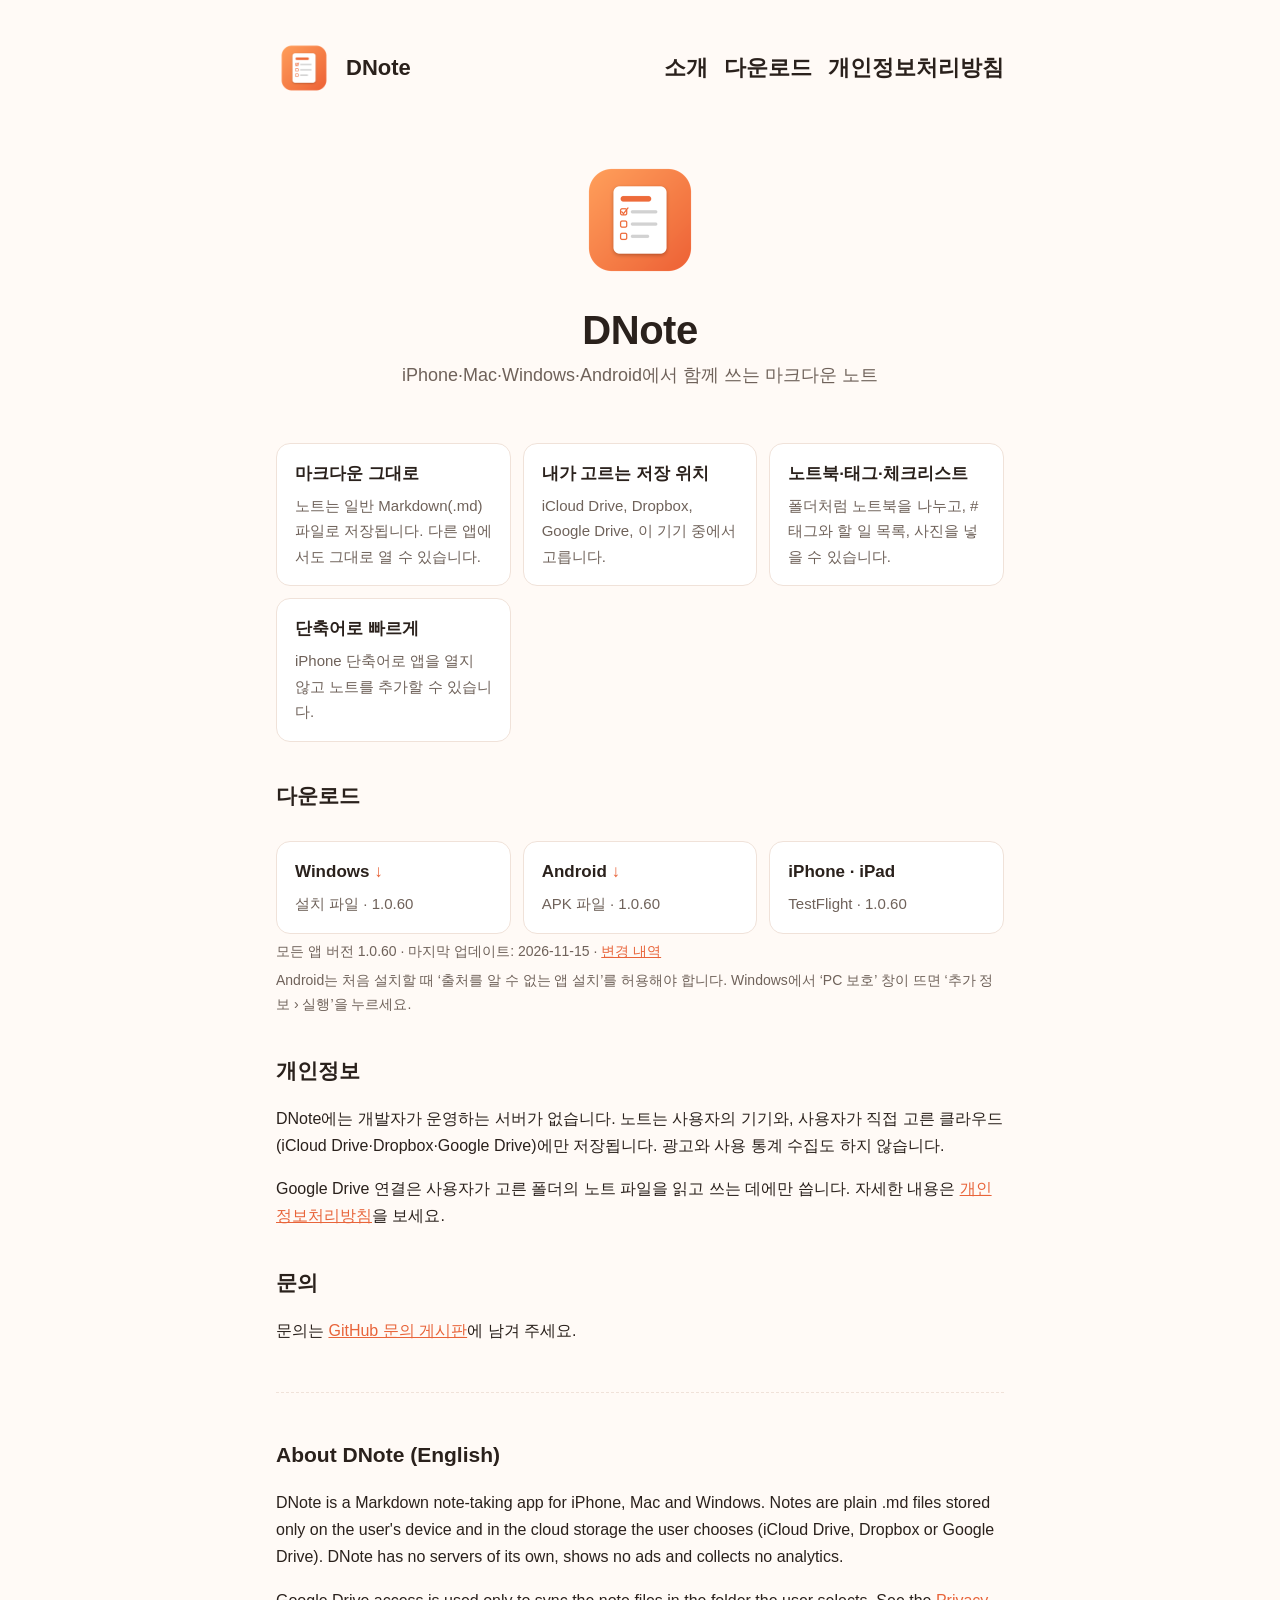
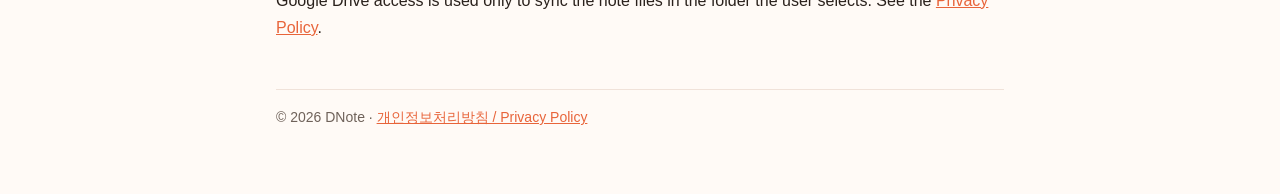
==== index.html @ 7194334c "버전 표시: 1.0.60" ====
<!doctype html>
<html lang="ko">
<head>
  <meta charset="utf-8">
  <meta name="viewport" content="width=device-width, initial-scale=1">
  <title>DNote — 마크다운 노트</title>
  <meta name="description" content="DNote는 iPhone·Mac·Windows에서 쓰는 마크다운 노트 앱입니다. 노트는 사용자의 기기와 사용자가 고른 iCloud Drive·Dropbox·Google Drive에만 저장됩니다.">
  <link rel="icon" href="icon.png">
  <link rel="stylesheet" href="style.css">
</head>
<body>
<div class="wrap">
  <header class="top">
    <img src="icon.png" alt="">
    <a href="./">DNote</a>
    <nav><a href="./">소개</a><a href="#download">다운로드</a><a href="privacy.html">개인정보처리방침</a></nav>
  </header>

  <section class="hero">
    <img src="icon.png" alt="DNote 아이콘">
    <h1>DNote</h1>
    <p>iPhone·Mac·Windows·Android에서 함께 쓰는 마크다운 노트</p>
  </section>

  <div class="grid">
    <div class="card"><h3>마크다운 그대로</h3><p>노트는 일반 Markdown(.md) 파일로 저장됩니다. 다른 앱에서도 그대로 열 수 있습니다.</p></div>
    <div class="card"><h3>내가 고르는 저장 위치</h3><p>iCloud Drive, Dropbox, Google Drive, 이 기기 중에서 고릅니다.</p></div>
    <div class="card"><h3>노트북·태그·체크리스트</h3><p>폴더처럼 노트북을 나누고, #태그와 할 일 목록, 사진을 넣을 수 있습니다.</p></div>
    <div class="card"><h3>단축어로 빠르게</h3><p>iPhone 단축어로 앱을 열지 않고 노트를 추가할 수 있습니다.</p></div>
  </div>

  <h2 id="download">다운로드</h2>
  <div class="grid downloads">
    <a class="card dl" href="https://github.com/restman3/dnote/releases/latest/download/DNote-Windows-setup.exe">
      <h3>Windows</h3><p>설치 파일 · <span data-ver="version">1.0.60</span></p>
    </a>
    <a class="card dl" href="https://github.com/restman3/dnote/releases/latest/download/DNote-Android.apk">
      <h3>Android</h3><p>APK 파일 · <span data-ver="version">1.0.60</span></p>
    </a>
    <div class="card">
      <h3>iPhone · iPad</h3><p>TestFlight · <span data-ver="version">1.0.60</span></p>
    </div>
  </div>
  <p class="muted small">모든 앱 버전 <span data-ver="version">1.0.60</span> · 마지막 업데이트: <span data-ver="date">2026-11-15</span> · <a href="https://github.com/restman3/dnote/releases">변경 내역</a></p>
  <p class="muted small">Android는 처음 설치할 때 ‘출처를 알 수 없는 앱 설치’를 허용해야 합니다. Windows에서 ‘PC 보호’ 창이 뜨면 ‘추가 정보 › 실행’을 누르세요.</p>

  <h2>개인정보</h2>
  <p>DNote에는 개발자가 운영하는 서버가 없습니다. 노트는 사용자의 기기와, 사용자가 직접 고른 클라우드(iCloud Drive·Dropbox·Google Drive)에만 저장됩니다. 광고와 사용 통계 수집도 하지 않습니다.</p>
  <p>Google Drive 연결은 사용자가 고른 폴더의 노트 파일을 읽고 쓰는 데에만 씁니다. 자세한 내용은 <a href="privacy.html">개인정보처리방침</a>을 보세요.</p>

  <h2>문의</h2>
  <p>문의는 <a href="https://github.com/restman3/dnote/issues">GitHub 문의 게시판</a>에 남겨 주세요.</p>

  <section class="en" lang="en">
    <h2>About DNote (English)</h2>
    <p>DNote is a Markdown note-taking app for iPhone, Mac and Windows. Notes are plain .md files stored only on the user's device and in the cloud storage the user chooses (iCloud Drive, Dropbox or Google Drive). DNote has no servers of its own, shows no ads and collects no analytics.</p>
    <p>Google Drive access is used only to sync the note files in the folder the user selects. See the <a href="privacy.html#english">Privacy Policy</a>.</p>
  </section>

  <footer>© 2026 DNote · <a href="privacy.html">개인정보처리방침 / Privacy Policy</a></footer>
</div>
</body>
</html>
---- style.css ----
:root {
  --bg: #fffaf6; --fg: #2a211c; --muted: #6f625a; --accent: #e8643a; --accent-soft: #fde7dc;
  --card: #ffffff; --line: #f0e2d9;
}
@media (prefers-color-scheme: dark) {
  :root { --bg: #1b1714; --fg: #f3ece7; --muted: #b3a69d; --accent: #ff8a5c; --accent-soft: #3a2a22; --card: #241f1b; --line: #3a312b; }
}
* { box-sizing: border-box; }
html { -webkit-text-size-adjust: 100%; }
body {
  margin: 0; background: var(--bg); color: var(--fg);
  font: 16px/1.7 -apple-system, BlinkMacSystemFont, "Apple SD Gothic Neo", "Malgun Gothic", "Segoe UI", sans-serif;
}
.wrap { max-width: 760px; margin: 0 auto; padding: 40px 16px 64px; }
header.top { display: flex; align-items: center; gap: 14px; margin-bottom: 28px; }
header.top img { width: 56px; height: 56px; }
header.top a { color: inherit; text-decoration: none; font-weight: 700; font-size: 22px; }
nav { margin-left: auto; display: flex; gap: 16px; font-size: 15px; }
nav a { color: var(--muted); text-decoration: none; }
nav a:hover { color: var(--accent); }
.hero { text-align: center; padding: 32px 0 24px; }
.hero img { width: 128px; height: 128px; }
.hero h1 { font-size: 40px; margin: 12px 0 4px; letter-spacing: -0.5px; }
.hero p { color: var(--muted); font-size: 18px; margin: 0; }
h1 { font-size: 30px; line-height: 1.3; margin: 0 0 8px; }
h2 { font-size: 21px; margin: 36px 0 8px; }
h3 { font-size: 17px; margin: 20px 0 4px; }
p, li { color: var(--fg); }
.muted { color: var(--muted); }
a { color: var(--accent); }
.grid { display: grid; grid-template-columns: repeat(auto-fit, minmax(210px, 1fr)); gap: 12px; margin-top: 28px; }
.card { background: var(--card); border: 1px solid var(--line); border-radius: 14px; padding: 16px 18px; }
.card h3 { margin: 0 0 4px; }
.card p { margin: 0; color: var(--muted); font-size: 15px; }
.note { background: var(--accent-soft); border-radius: 12px; padding: 14px 18px; margin: 20px 0; }
table { border-collapse: collapse; width: 100%; font-size: 15px; }
th, td { text-align: left; border-bottom: 1px solid var(--line); padding: 8px 6px; vertical-align: top; }
footer { margin-top: 48px; padding-top: 16px; border-top: 1px solid var(--line); color: var(--muted); font-size: 14px; }
.en { margin-top: 48px; padding-top: 8px; border-top: 1px dashed var(--line); }
@media (max-width: 520px) { .hero h1 { font-size: 32px; } nav { gap: 12px; } }
.dl { text-decoration: none; color: inherit; transition: border-color 0.15s, transform 0.15s; }
.dl:hover { border-color: var(--accent); transform: translateY(-1px); }
.dl h3::after { content: " ↓"; color: var(--accent); }
.small { font-size: 14px; margin: 6px 0; }
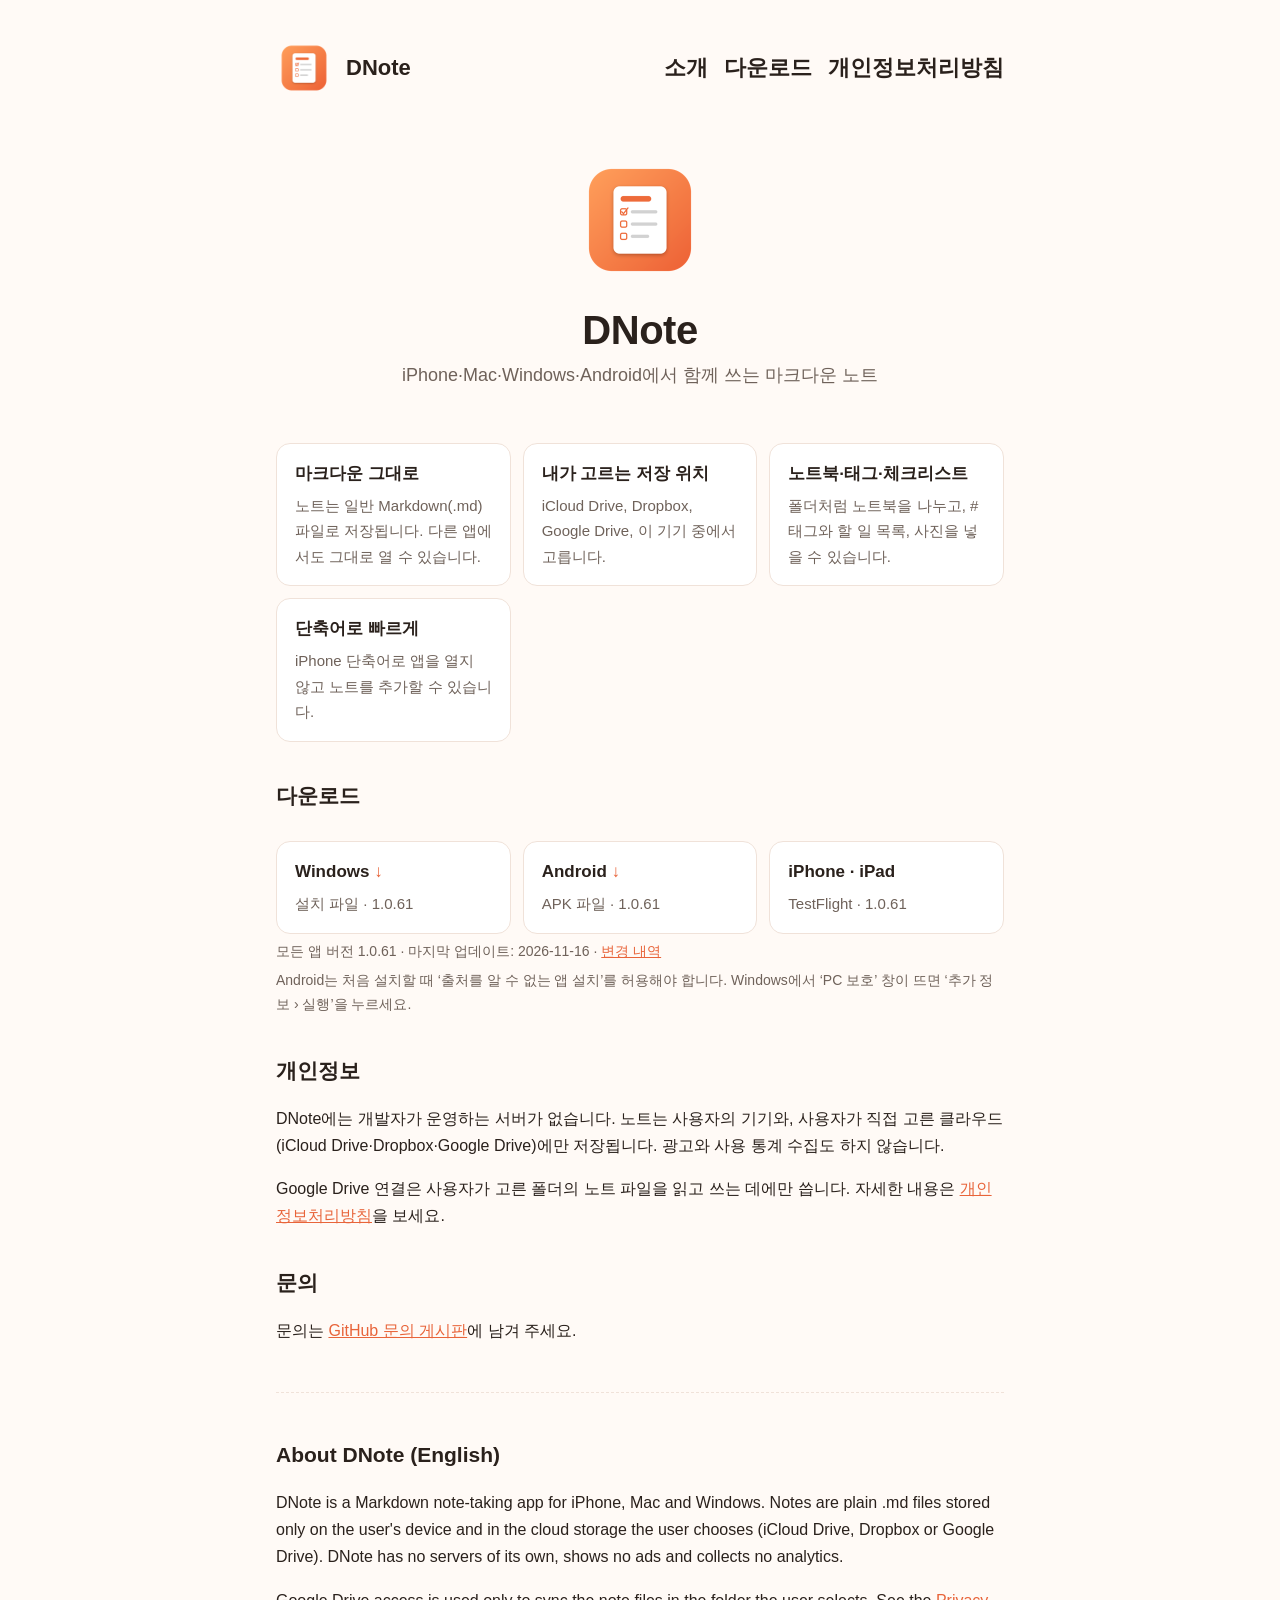
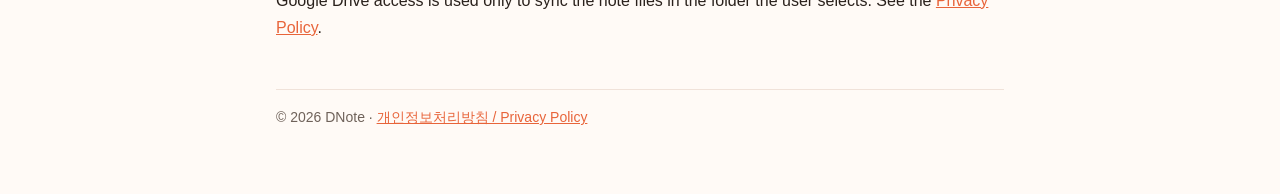
==== commit 1b214430: "버전 표시: 1.0.61" ====
--- a/index.html
+++ b/index.html
@@ -32,16 +32,16 @@
   <h2 id="download">다운로드</h2>
   <div class="grid downloads">
     <a class="card dl" href="https://github.com/restman3/dnote/releases/latest/download/DNote-Windows-setup.exe">
-      <h3>Windows</h3><p>설치 파일 · <span data-ver="version">1.0.60</span></p>
+      <h3>Windows</h3><p>설치 파일 · <span data-ver="version">1.0.61</span></p>
     </a>
     <a class="card dl" href="https://github.com/restman3/dnote/releases/latest/download/DNote-Android.apk">
-      <h3>Android</h3><p>APK 파일 · <span data-ver="version">1.0.60</span></p>
+      <h3>Android</h3><p>APK 파일 · <span data-ver="version">1.0.61</span></p>
     </a>
     <div class="card">
-      <h3>iPhone · iPad</h3><p>TestFlight · <span data-ver="version">1.0.60</span></p>
+      <h3>iPhone · iPad</h3><p>TestFlight · <span data-ver="version">1.0.61</span></p>
     </div>
   </div>
-  <p class="muted small">모든 앱 버전 <span data-ver="version">1.0.60</span> · 마지막 업데이트: <span data-ver="date">2026-11-15</span> · <a href="https://github.com/restman3/dnote/releases">변경 내역</a></p>
+  <p class="muted small">모든 앱 버전 <span data-ver="version">1.0.61</span> · 마지막 업데이트: <span data-ver="date">2026-11-16</span> · <a href="https://github.com/restman3/dnote/releases">변경 내역</a></p>
   <p class="muted small">Android는 처음 설치할 때 ‘출처를 알 수 없는 앱 설치’를 허용해야 합니다. Windows에서 ‘PC 보호’ 창이 뜨면 ‘추가 정보 › 실행’을 누르세요.</p>
 
   <h2>개인정보</h2>
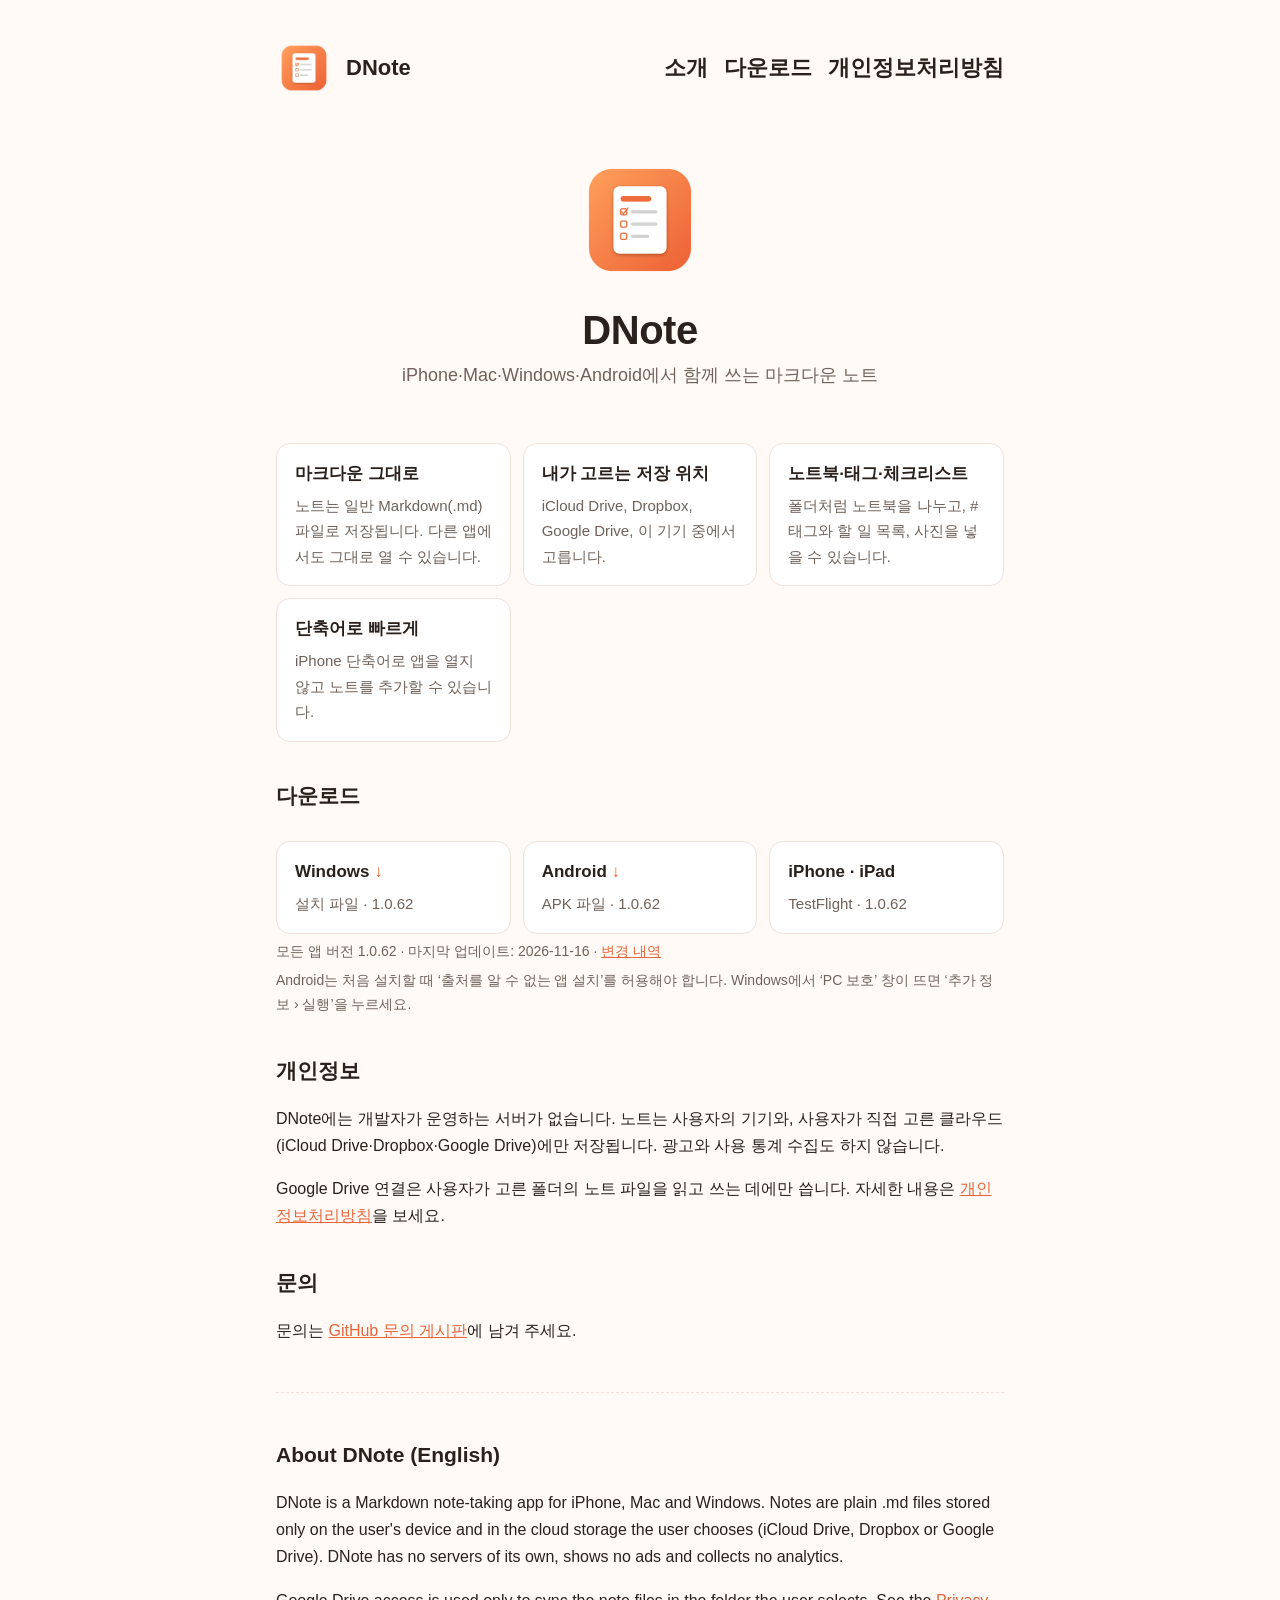
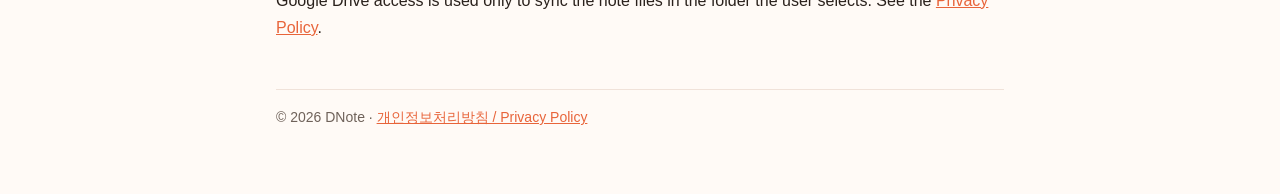
==== commit ed91c4e0: "버전 표시: 1.0.62" ====
--- a/index.html
+++ b/index.html
@@ -32,16 +32,16 @@
   <h2 id="download">다운로드</h2>
   <div class="grid downloads">
     <a class="card dl" href="https://github.com/restman3/dnote/releases/latest/download/DNote-Windows-setup.exe">
-      <h3>Windows</h3><p>설치 파일 · <span data-ver="version">1.0.61</span></p>
+      <h3>Windows</h3><p>설치 파일 · <span data-ver="version">1.0.62</span></p>
     </a>
     <a class="card dl" href="https://github.com/restman3/dnote/releases/latest/download/DNote-Android.apk">
-      <h3>Android</h3><p>APK 파일 · <span data-ver="version">1.0.61</span></p>
+      <h3>Android</h3><p>APK 파일 · <span data-ver="version">1.0.62</span></p>
     </a>
     <div class="card">
-      <h3>iPhone · iPad</h3><p>TestFlight · <span data-ver="version">1.0.61</span></p>
+      <h3>iPhone · iPad</h3><p>TestFlight · <span data-ver="version">1.0.62</span></p>
     </div>
   </div>
-  <p class="muted small">모든 앱 버전 <span data-ver="version">1.0.61</span> · 마지막 업데이트: <span data-ver="date">2026-11-16</span> · <a href="https://github.com/restman3/dnote/releases">변경 내역</a></p>
+  <p class="muted small">모든 앱 버전 <span data-ver="version">1.0.62</span> · 마지막 업데이트: <span data-ver="date">2026-11-16</span> · <a href="https://github.com/restman3/dnote/releases">변경 내역</a></p>
   <p class="muted small">Android는 처음 설치할 때 ‘출처를 알 수 없는 앱 설치’를 허용해야 합니다. Windows에서 ‘PC 보호’ 창이 뜨면 ‘추가 정보 › 실행’을 누르세요.</p>
 
   <h2>개인정보</h2>
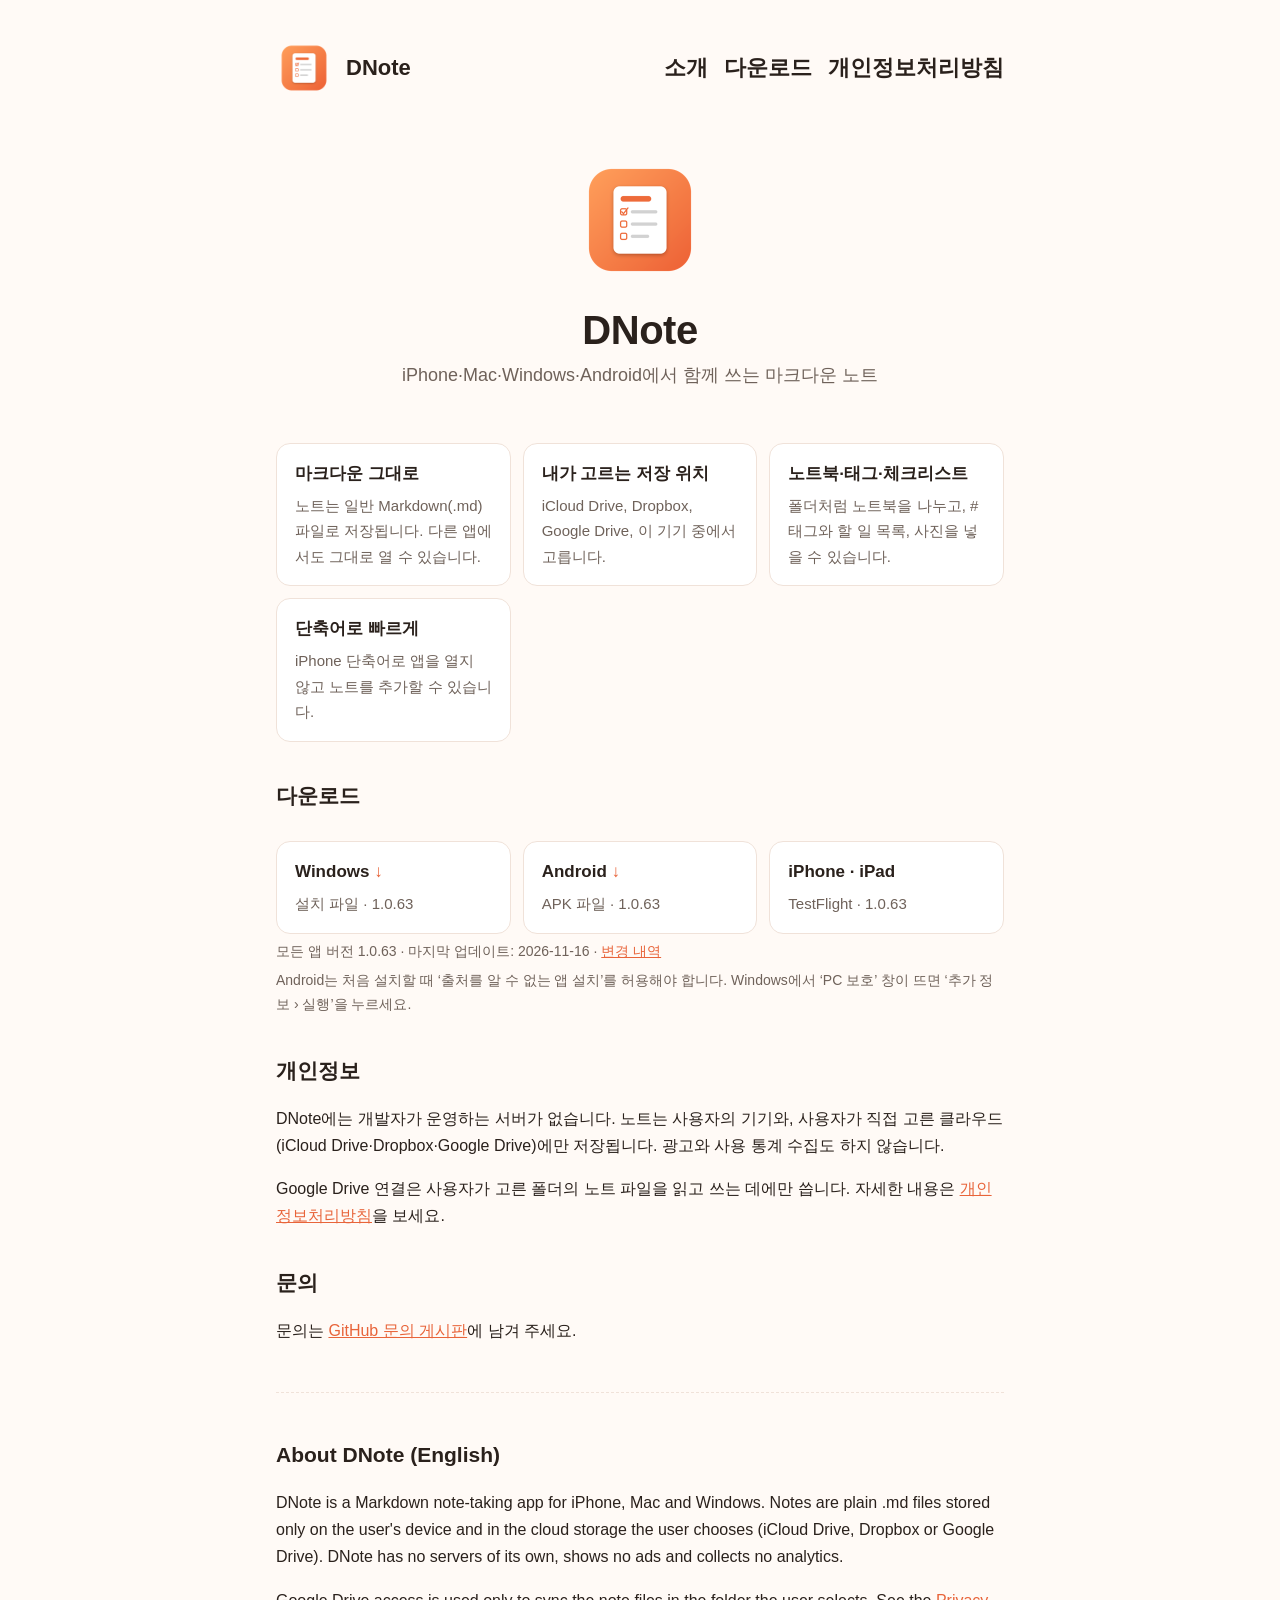
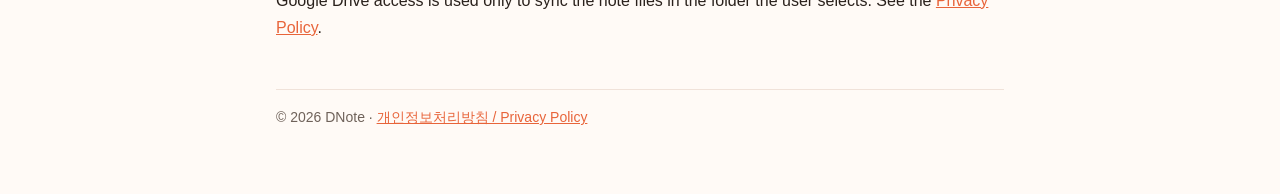
==== commit 1ec9f328: "버전 표시: 1.0.63" ====
--- a/index.html
+++ b/index.html
@@ -31,17 +31,17 @@
 
   <h2 id="download">다운로드</h2>
   <div class="grid downloads">
-    <a class="card dl" href="https://github.com/restman3/dnote/releases/latest/download/DNote-Windows-setup.exe">
-      <h3>Windows</h3><p>설치 파일 · <span data-ver="version">1.0.62</span></p>
+    <a class="card dl" href="https://github.com/restman3/dnote/releases/download/v1.0.63/DNote-Windows-1.0.63-setup.exe">
+      <h3>Windows</h3><p>설치 파일 · <span data-ver="version">1.0.63</span></p>
     </a>
-    <a class="card dl" href="https://github.com/restman3/dnote/releases/latest/download/DNote-Android.apk">
-      <h3>Android</h3><p>APK 파일 · <span data-ver="version">1.0.62</span></p>
+    <a class="card dl" href="https://github.com/restman3/dnote/releases/download/v1.0.63/DNote-Android-1.0.63.apk">
+      <h3>Android</h3><p>APK 파일 · <span data-ver="version">1.0.63</span></p>
     </a>
     <div class="card">
-      <h3>iPhone · iPad</h3><p>TestFlight · <span data-ver="version">1.0.62</span></p>
+      <h3>iPhone · iPad</h3><p>TestFlight · <span data-ver="version">1.0.63</span></p>
     </div>
   </div>
-  <p class="muted small">모든 앱 버전 <span data-ver="version">1.0.62</span> · 마지막 업데이트: <span data-ver="date">2026-11-16</span> · <a href="https://github.com/restman3/dnote/releases">변경 내역</a></p>
+  <p class="muted small">모든 앱 버전 <span data-ver="version">1.0.63</span> · 마지막 업데이트: <span data-ver="date">2026-11-16</span> · <a href="https://github.com/restman3/dnote/releases">변경 내역</a></p>
   <p class="muted small">Android는 처음 설치할 때 ‘출처를 알 수 없는 앱 설치’를 허용해야 합니다. Windows에서 ‘PC 보호’ 창이 뜨면 ‘추가 정보 › 실행’을 누르세요.</p>
 
   <h2>개인정보</h2>
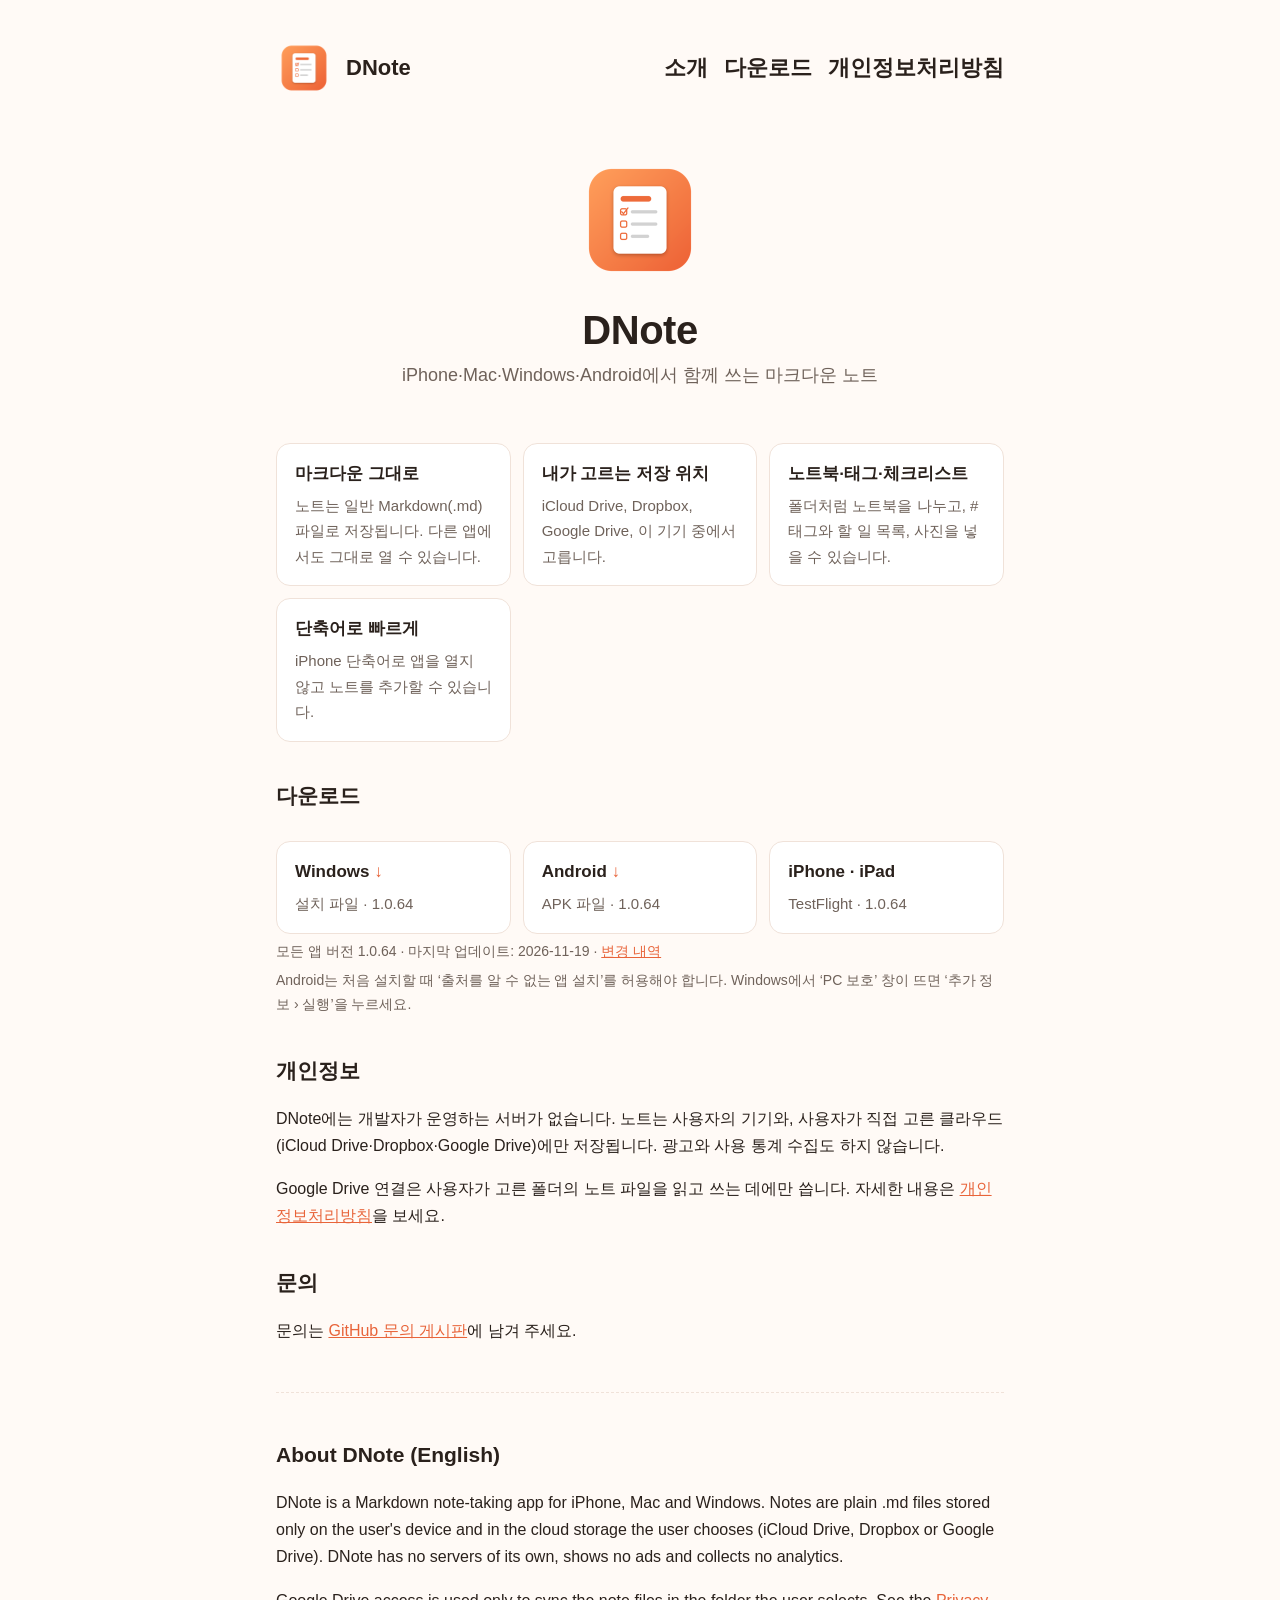
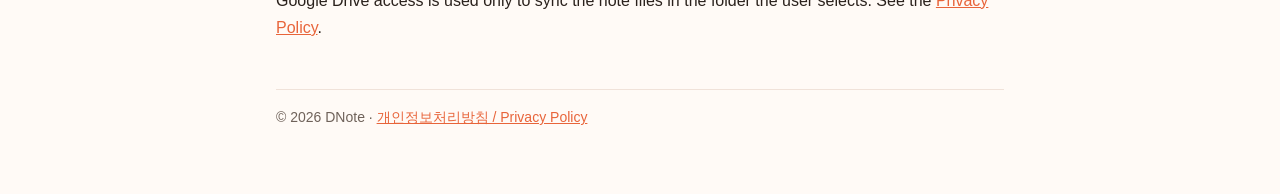
==== commit 0eebcba6: "버전 표시: 1.0.64" ====
--- a/index.html
+++ b/index.html
@@ -31,17 +31,17 @@
 
   <h2 id="download">다운로드</h2>
   <div class="grid downloads">
-    <a class="card dl" href="https://github.com/restman3/dnote/releases/download/v1.0.63/DNote-Windows-1.0.63-setup.exe">
-      <h3>Windows</h3><p>설치 파일 · <span data-ver="version">1.0.63</span></p>
+    <a class="card dl" href="https://github.com/restman3/dnote/releases/download/v1.0.64/DNote-Windows-1.0.64-setup.exe">
+      <h3>Windows</h3><p>설치 파일 · <span data-ver="version">1.0.64</span></p>
     </a>
-    <a class="card dl" href="https://github.com/restman3/dnote/releases/download/v1.0.63/DNote-Android-1.0.63.apk">
-      <h3>Android</h3><p>APK 파일 · <span data-ver="version">1.0.63</span></p>
+    <a class="card dl" href="https://github.com/restman3/dnote/releases/download/v1.0.64/DNote-Android-1.0.64.apk">
+      <h3>Android</h3><p>APK 파일 · <span data-ver="version">1.0.64</span></p>
     </a>
     <div class="card">
-      <h3>iPhone · iPad</h3><p>TestFlight · <span data-ver="version">1.0.63</span></p>
+      <h3>iPhone · iPad</h3><p>TestFlight · <span data-ver="version">1.0.64</span></p>
     </div>
   </div>
-  <p class="muted small">모든 앱 버전 <span data-ver="version">1.0.63</span> · 마지막 업데이트: <span data-ver="date">2026-11-16</span> · <a href="https://github.com/restman3/dnote/releases">변경 내역</a></p>
+  <p class="muted small">모든 앱 버전 <span data-ver="version">1.0.64</span> · 마지막 업데이트: <span data-ver="date">2026-11-19</span> · <a href="https://github.com/restman3/dnote/releases">변경 내역</a></p>
   <p class="muted small">Android는 처음 설치할 때 ‘출처를 알 수 없는 앱 설치’를 허용해야 합니다. Windows에서 ‘PC 보호’ 창이 뜨면 ‘추가 정보 › 실행’을 누르세요.</p>
 
   <h2>개인정보</h2>
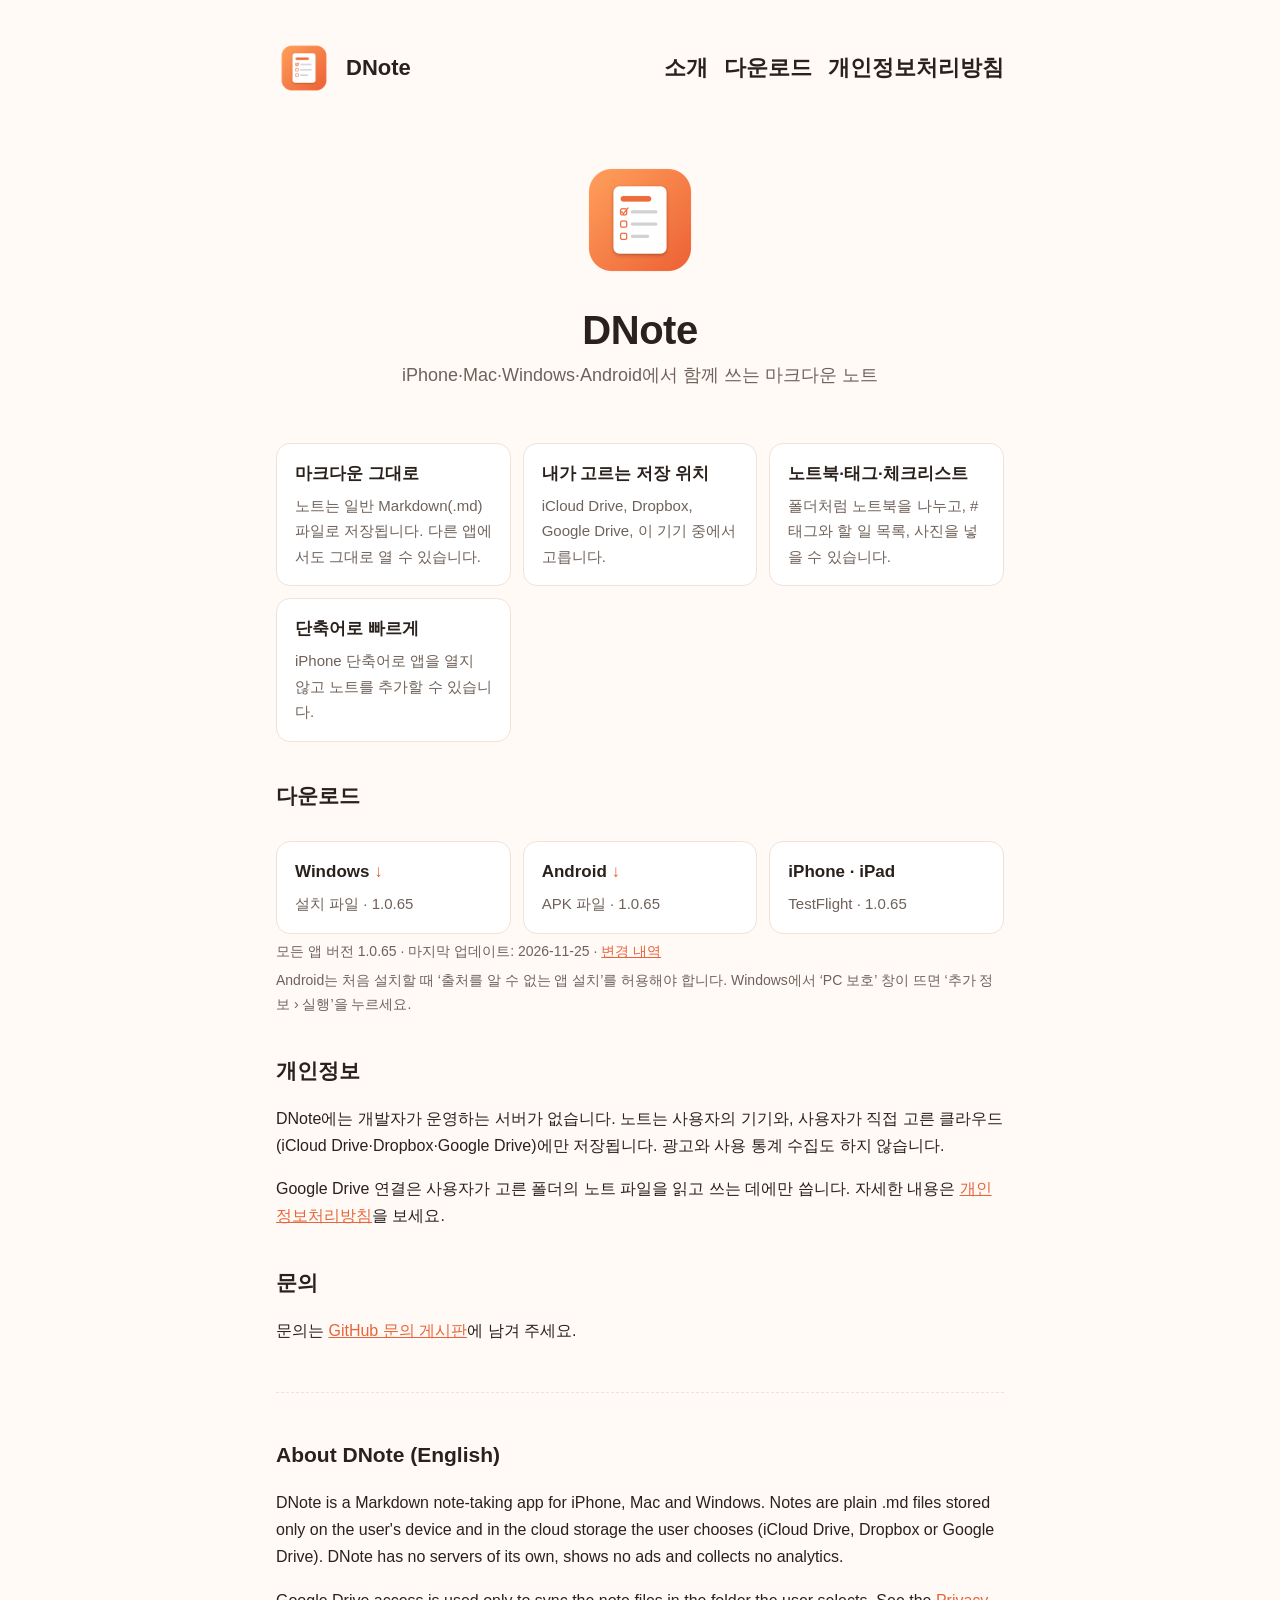
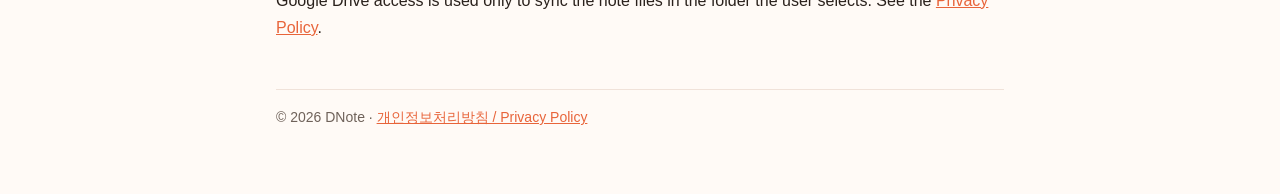
==== commit bc1bec39: "버전 표시: 1.0.65" ====
--- a/index.html
+++ b/index.html
@@ -31,17 +31,17 @@
 
   <h2 id="download">다운로드</h2>
   <div class="grid downloads">
-    <a class="card dl" href="https://github.com/restman3/dnote/releases/download/v1.0.64/DNote-Windows-1.0.64-setup.exe">
-      <h3>Windows</h3><p>설치 파일 · <span data-ver="version">1.0.64</span></p>
+    <a class="card dl" href="https://github.com/restman3/dnote/releases/download/v1.0.65/DNote-Windows-1.0.65-setup.exe">
+      <h3>Windows</h3><p>설치 파일 · <span data-ver="version">1.0.65</span></p>
     </a>
-    <a class="card dl" href="https://github.com/restman3/dnote/releases/download/v1.0.64/DNote-Android-1.0.64.apk">
-      <h3>Android</h3><p>APK 파일 · <span data-ver="version">1.0.64</span></p>
+    <a class="card dl" href="https://github.com/restman3/dnote/releases/download/v1.0.65/DNote-Android-1.0.65.apk">
+      <h3>Android</h3><p>APK 파일 · <span data-ver="version">1.0.65</span></p>
     </a>
     <div class="card">
-      <h3>iPhone · iPad</h3><p>TestFlight · <span data-ver="version">1.0.64</span></p>
+      <h3>iPhone · iPad</h3><p>TestFlight · <span data-ver="version">1.0.65</span></p>
     </div>
   </div>
-  <p class="muted small">모든 앱 버전 <span data-ver="version">1.0.64</span> · 마지막 업데이트: <span data-ver="date">2026-11-19</span> · <a href="https://github.com/restman3/dnote/releases">변경 내역</a></p>
+  <p class="muted small">모든 앱 버전 <span data-ver="version">1.0.65</span> · 마지막 업데이트: <span data-ver="date">2026-11-25</span> · <a href="https://github.com/restman3/dnote/releases">변경 내역</a></p>
   <p class="muted small">Android는 처음 설치할 때 ‘출처를 알 수 없는 앱 설치’를 허용해야 합니다. Windows에서 ‘PC 보호’ 창이 뜨면 ‘추가 정보 › 실행’을 누르세요.</p>
 
   <h2>개인정보</h2>
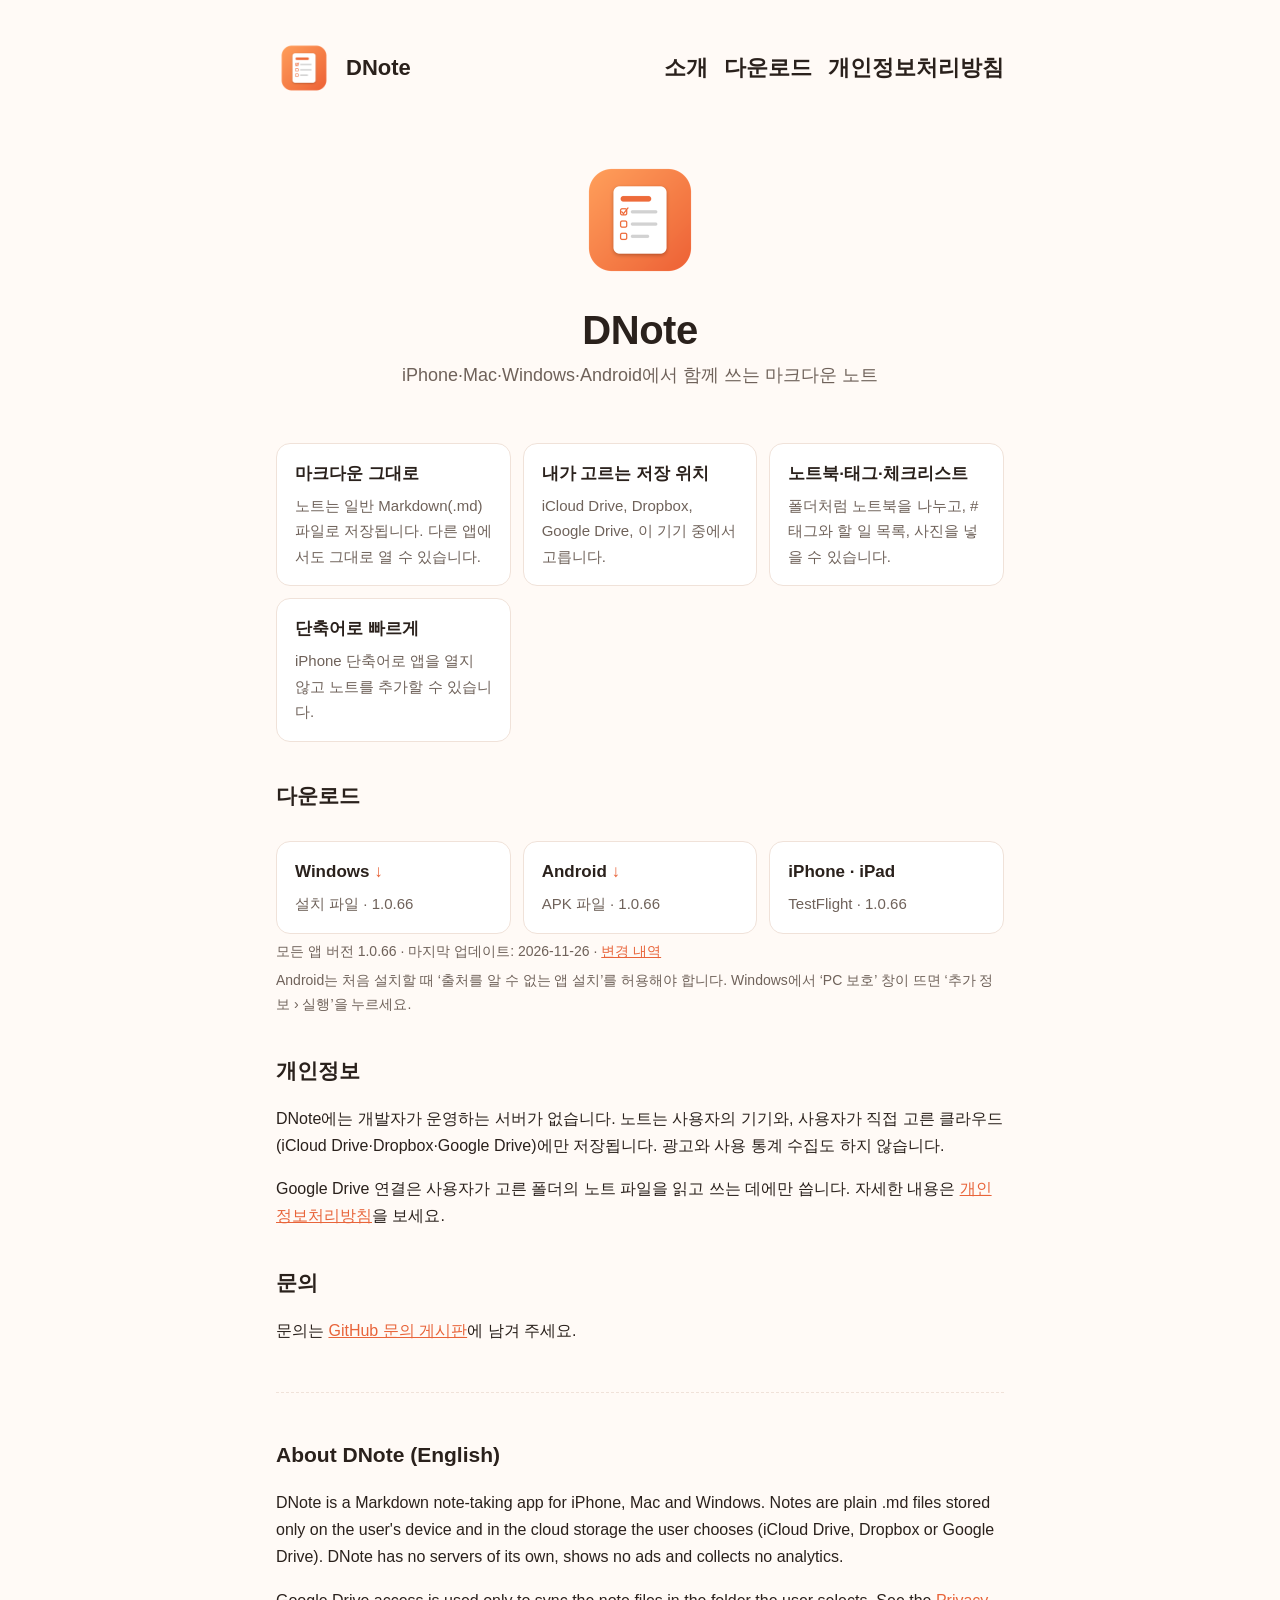
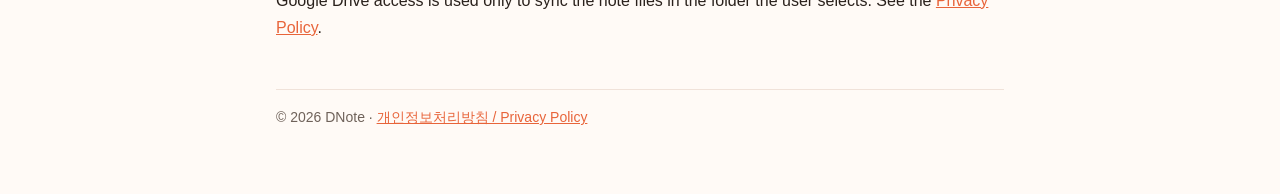
==== commit 3677a20b: "버전 표시: 1.0.66" ====
--- a/index.html
+++ b/index.html
@@ -31,17 +31,17 @@
 
   <h2 id="download">다운로드</h2>
   <div class="grid downloads">
-    <a class="card dl" href="https://github.com/restman3/dnote/releases/download/v1.0.65/DNote-Windows-1.0.65-setup.exe">
-      <h3>Windows</h3><p>설치 파일 · <span data-ver="version">1.0.65</span></p>
+    <a class="card dl" href="https://github.com/restman3/dnote/releases/download/v1.0.66/DNote-Windows-1.0.66-setup.exe">
+      <h3>Windows</h3><p>설치 파일 · <span data-ver="version">1.0.66</span></p>
     </a>
-    <a class="card dl" href="https://github.com/restman3/dnote/releases/download/v1.0.65/DNote-Android-1.0.65.apk">
-      <h3>Android</h3><p>APK 파일 · <span data-ver="version">1.0.65</span></p>
+    <a class="card dl" href="https://github.com/restman3/dnote/releases/download/v1.0.66/DNote-Android-1.0.66.apk">
+      <h3>Android</h3><p>APK 파일 · <span data-ver="version">1.0.66</span></p>
     </a>
     <div class="card">
-      <h3>iPhone · iPad</h3><p>TestFlight · <span data-ver="version">1.0.65</span></p>
+      <h3>iPhone · iPad</h3><p>TestFlight · <span data-ver="version">1.0.66</span></p>
     </div>
   </div>
-  <p class="muted small">모든 앱 버전 <span data-ver="version">1.0.65</span> · 마지막 업데이트: <span data-ver="date">2026-11-25</span> · <a href="https://github.com/restman3/dnote/releases">변경 내역</a></p>
+  <p class="muted small">모든 앱 버전 <span data-ver="version">1.0.66</span> · 마지막 업데이트: <span data-ver="date">2026-11-26</span> · <a href="https://github.com/restman3/dnote/releases">변경 내역</a></p>
   <p class="muted small">Android는 처음 설치할 때 ‘출처를 알 수 없는 앱 설치’를 허용해야 합니다. Windows에서 ‘PC 보호’ 창이 뜨면 ‘추가 정보 › 실행’을 누르세요.</p>
 
   <h2>개인정보</h2>
